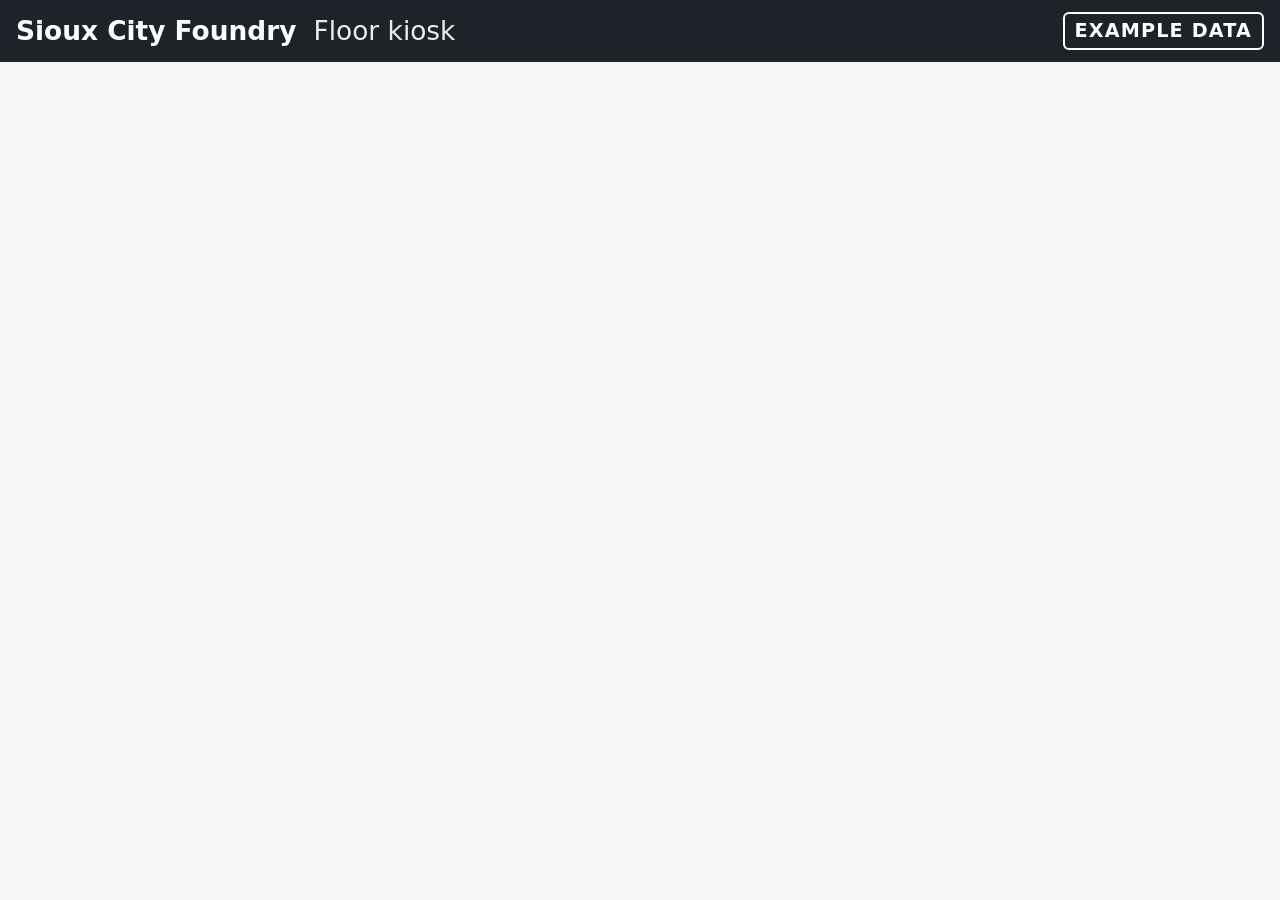
==== v2/index.html @ c77c48e3 "v2: page shell and industrial responsive styles" ====
<!DOCTYPE html>
<html lang="en">
<head>
<meta charset="utf-8">
<title>SCF Floor Kiosk v2 (example data)</title>
<meta name="viewport" content="width=device-width, initial-scale=1">
<link rel="stylesheet" href="styles.css">
</head>
<body>
<header class="topbar">
  <div class="brand">Sioux City Foundry <span class="sub">Floor kiosk</span></div>
  <div class="badge">EXAMPLE DATA</div>
</header>
<main id="app" aria-live="polite"></main>
<script src="core.js"></script>
<script src="home.js"></script>
<script src="job.js"></script>
<script src="notfound.js"></script>
<script>Kiosk.boot();</script>
</body>
</html>
---- v2/styles.css ----
/* SCF Floor Kiosk v2. Clean industrial. Amber = actions, red = hazards, blue = info. */
:root{--bg:#F5F6F7;--card:#FFFFFF;--text:#1D2329;--muted:#363E46;--line:#C9CED3;--amber:#E8A317;--red:#B3261E;--redbg:#FCE8E6;--blue:#0B57A4;--bluebg:#E3EEF9;--green:#1E6B34;--greenbg:#E2F1E6;
  --fs:18px;--h:28px;--fact:32px;--gap:16px;--tap:72px}
*{box-sizing:border-box}
html,body{margin:0;background:var(--bg);color:var(--text);font-family:system-ui,-apple-system,"Segoe UI",Roboto,"Helvetica Neue",Arial,sans-serif;font-size:var(--fs);line-height:1.35}
h1,h2,h3{margin:0;line-height:1.15}
h1{font-size:var(--h);font-weight:800}
.topbar{display:flex;align-items:center;justify-content:space-between;gap:var(--gap);padding:12px 16px;background:var(--text);color:#fff}
.brand{font-weight:800;font-size:1.1em}.brand .sub{font-weight:500;opacity:.92;margin-left:8px}
.badge{border:2px solid #fff;padding:4px 10px;font-weight:800;font-size:.8em;letter-spacing:.06em;border-radius:6px;white-space:nowrap}
main{padding:16px;max-width:1920px;margin:0 auto}
.btn{min-height:var(--tap);min-width:var(--tap);padding:0 24px;border-radius:10px;border:2px solid var(--text);background:var(--card);color:var(--text);font:inherit;font-weight:800;display:inline-flex;align-items:center;justify-content:center;gap:12px;cursor:pointer}
.btn.primary{background:var(--amber);border-color:var(--amber)}
.btn svg{width:32px;height:32px;flex:none}
.btn:focus-visible,.card:focus-visible,input:focus-visible{outline:4px solid var(--blue);outline-offset:3px}
.row{display:flex;flex-wrap:wrap;gap:var(--gap);align-items:center}
/* Home */
.homebar{display:flex;flex-wrap:wrap;gap:var(--gap);align-items:center;margin:8px 0 20px}
.homebar h1{flex:1 1 100%}
.search{display:flex;gap:var(--gap);flex:1 1 360px}
.search input{flex:1;min-width:0;min-height:var(--tap);font:inherit;font-weight:700;padding:0 16px;border:2px solid var(--text);border-radius:10px;background:#fff;color:var(--text)}
.hint{color:var(--muted);font-weight:600;margin:0 0 16px}
.grid{display:grid;grid-template-columns:1fr;gap:var(--gap)}
.card{display:flex;gap:16px;align-items:stretch;text-align:left;width:100%;min-height:var(--tap);padding:16px;background:var(--card);border:2px solid var(--line);border-radius:12px;font:inherit;color:inherit;cursor:pointer}
.card .thumb{flex:none;width:96px;aspect-ratio:1;background:#E4E7EA;border-radius:8px;display:flex;align-items:center;justify-content:center}
.card .thumb svg{width:70%;height:70%}
.card .info{flex:1;min-width:0;display:flex;flex-direction:column;gap:4px}
.card .jobno{font-size:1.4em;font-weight:800}
.card .cust{font-weight:700}
.card .meta{color:var(--muted);font-weight:600}
.chip{align-self:flex-start;display:inline-block;padding:4px 12px;border-radius:999px;font-weight:800;font-size:.9em;border:2px solid currentColor}
.chip.info{color:var(--blue);background:var(--bluebg)}
.chip.done{color:var(--green);background:var(--greenbg)}
.chip.hazard{color:var(--red);background:var(--redbg)}
.chip.neutral{color:var(--text);background:#E4E7EA}
/* Job */
.back{position:sticky;top:0;z-index:5;background:var(--bg);padding:8px 0 12px}
.jobhead{background:var(--card);border:2px solid var(--line);border-radius:12px;padding:16px;margin-bottom:var(--gap)}
.jobhead .sub{font-weight:700;color:var(--muted);margin-top:6px}
.jobhead dl{display:flex;flex-wrap:wrap;gap:8px 32px;margin:12px 0 0}
.jobhead dt{font-weight:700;color:var(--muted);font-size:.85em}
.jobhead dd{margin:0;font-weight:800;font-size:1.2em}
.facts{display:grid;grid-template-columns:1fr 1fr;gap:var(--gap);margin-bottom:var(--gap)}
.fact{background:var(--card);border:2px solid var(--line);border-radius:12px;padding:12px;display:flex;flex-direction:column;gap:4px}
.fact .lbl{display:flex;align-items:center;gap:8px;font-weight:700;color:var(--muted)}
.fact .lbl svg{width:36px;height:36px;flex:none}
.fact .val{font-size:var(--fact);font-weight:800;line-height:1.1;word-break:break-word}
.fact.hot .lbl svg{color:var(--red)}
.steps{display:grid;gap:var(--gap)}
.step{background:var(--card);border:2px solid var(--line);border-radius:12px;padding:16px;display:flex;flex-direction:column;gap:12px}
.step .num{font-weight:800;color:var(--muted)}
.photo{aspect-ratio:4/3;background:#D5D9DD;border-radius:8px;display:flex;flex-direction:column;align-items:center;justify-content:center;gap:8px;color:var(--text);font-weight:700;text-align:center;padding:8px}
.photo svg{width:64px;height:64px}
.photo img{width:100%;height:100%;object-fit:cover;border-radius:8px}
.instr{font-weight:800;font-size:1.2em}
.caution{display:flex;gap:12px;align-items:flex-start;background:var(--redbg);border-left:8px solid var(--red);padding:12px;border-radius:6px;font-weight:700}
.caution svg{width:32px;height:32px;flex:none;color:var(--red)}
.stepnav{display:flex;flex-wrap:wrap;gap:var(--gap);align-items:center;justify-content:space-between}
.progress{font-weight:800}
.done-msg{background:var(--greenbg);border:2px solid var(--green);color:var(--text);padding:16px;border-radius:12px;font-weight:800}
/* Not found */
.nf{max-width:900px;margin:40px auto;background:var(--card);border:2px solid var(--line);border-radius:12px;padding:24px;display:flex;flex-direction:column;gap:20px}
.nf .msg{font-size:1.3em;font-weight:800}
/* Phone: one step at a time */
.steps.paged .step{display:none}.steps.paged .step.cur{display:flex}
/* Tablet / large */
@media (min-width:760px){.grid{grid-template-columns:1fr 1fr}.facts{grid-template-columns:repeat(4,1fr)}}
@media (min-width:1200px){
  :root{--fs:24px;--h:44px;--fact:56px;--gap:24px}
  main{padding:24px 32px}
  .grid{grid-template-columns:repeat(3,1fr)}
  .card .thumb{width:140px}
  .steps{grid-template-columns:repeat(2,1fr)}
  .steps.paged .step{display:flex}
  .step .stepnav{display:none}
  .jobhead dd{font-size:1.4em}
}
@media (min-width:1600px){.steps{grid-template-columns:repeat(3,1fr)}}
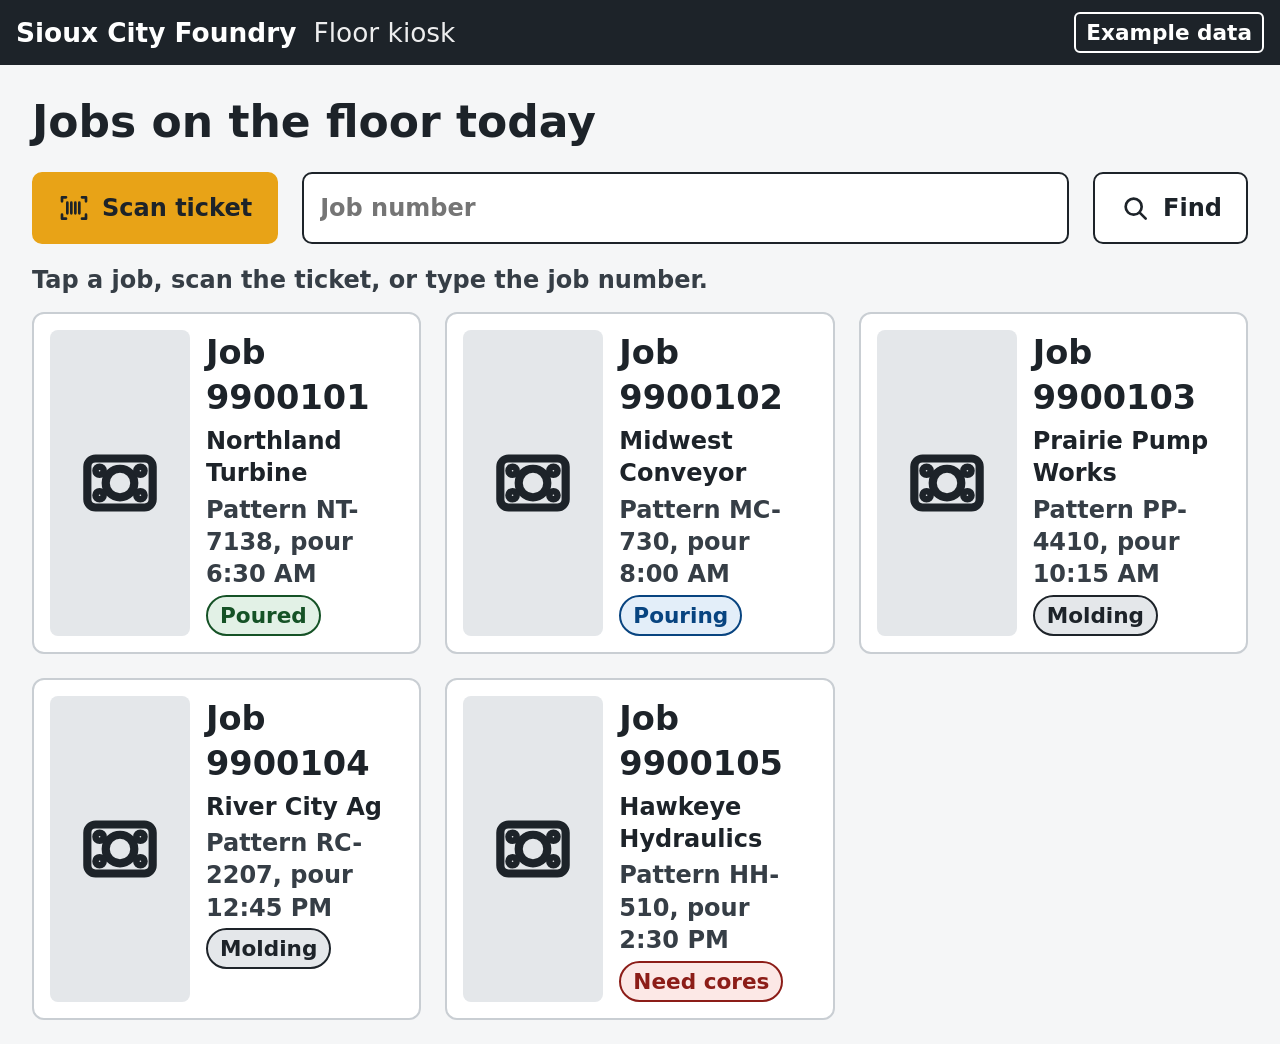
==== commit 96980f87: "v2: badge text in sentence case" ====
--- a/v2/index.html
+++ b/v2/index.html
@@ -9,7 +9,7 @@
 <body>
 <header class="topbar">
   <div class="brand">Sioux City Foundry <span class="sub">Floor kiosk</span></div>
-  <div class="badge">EXAMPLE DATA</div>
+  <div class="badge">Example data</div>
 </header>
 <main id="app" aria-live="polite"></main>
 <script src="core.js"></script>
--- a/v2/styles.css
+++ b/v2/styles.css
@@ -1,5 +1,5 @@
 /* SCF Floor Kiosk v2. Clean industrial. Amber = actions, red = hazards, blue = info. */
-:root{--bg:#F5F6F7;--card:#FFFFFF;--text:#1D2329;--muted:#363E46;--line:#C9CED3;--amber:#E8A317;--red:#B3261E;--redbg:#FCE8E6;--blue:#0B57A4;--bluebg:#E3EEF9;--green:#1E6B34;--greenbg:#E2F1E6;
+:root{--bg:#F5F6F7;--card:#FFFFFF;--text:#1D2329;--muted:#363E46;--line:#C9CED3;--amber:#E8A317;--red:#8C1D18;--redbg:#FCE8E6;--blue:#084480;--bluebg:#E3EEF9;--green:#155226;--greenbg:#E2F1E6;
   --fs:18px;--h:28px;--fact:32px;--gap:16px;--tap:72px}
 *{box-sizing:border-box}
 html,body{margin:0;background:var(--bg);color:var(--text);font-family:system-ui,-apple-system,"Segoe UI",Roboto,"Helvetica Neue",Arial,sans-serif;font-size:var(--fs);line-height:1.35}
@@ -7,7 +7,7 @@
 h1{font-size:var(--h);font-weight:800}
 .topbar{display:flex;align-items:center;justify-content:space-between;gap:var(--gap);padding:12px 16px;background:var(--text);color:#fff}
 .brand{font-weight:800;font-size:1.1em}.brand .sub{font-weight:500;opacity:.92;margin-left:8px}
-.badge{border:2px solid #fff;padding:4px 10px;font-weight:800;font-size:.8em;letter-spacing:.06em;border-radius:6px;white-space:nowrap}
+.badge{border:2px solid #fff;padding:4px 10px;font-weight:800;font-size:.9em;border-radius:6px;white-space:nowrap}
 main{padding:16px;max-width:1920px;margin:0 auto}
 .btn{min-height:var(--tap);min-width:var(--tap);padding:0 24px;border-radius:10px;border:2px solid var(--text);background:var(--card);color:var(--text);font:inherit;font-weight:800;display:inline-flex;align-items:center;justify-content:center;gap:12px;cursor:pointer}
 .btn.primary{background:var(--amber);border-color:var(--amber)}
@@ -17,7 +17,7 @@
 /* Home */
 .homebar{display:flex;flex-wrap:wrap;gap:var(--gap);align-items:center;margin:8px 0 20px}
 .homebar h1{flex:1 1 100%}
-.search{display:flex;gap:var(--gap);flex:1 1 360px}
+.search{display:flex;gap:var(--gap);flex:1 1 280px;min-width:0;max-width:100%}
 .search input{flex:1;min-width:0;min-height:var(--tap);font:inherit;font-weight:700;padding:0 16px;border:2px solid var(--text);border-radius:10px;background:#fff;color:var(--text)}
 .hint{color:var(--muted);font-weight:600;margin:0 0 16px}
 .grid{display:grid;grid-template-columns:1fr;gap:var(--gap)}
@@ -74,5 +74,9 @@
   .steps.paged .step{display:flex}
   .step .stepnav{display:none}
   .jobhead dd{font-size:1.4em}
+  .jobhead dt{font-size:24px}
 }
 @media (min-width:1600px){.steps{grid-template-columns:repeat(3,1fr)}}
+.caution.info{background:var(--bluebg);border-left-color:var(--blue)}.caution.info svg{color:var(--blue)}
+@media (max-width:759px){.fact .val{white-space:nowrap;overflow-wrap:normal;word-break:normal;font-size:clamp(22px,7vw,32px)}}
+@media (max-width:399px){.facts{grid-template-columns:1fr}}
